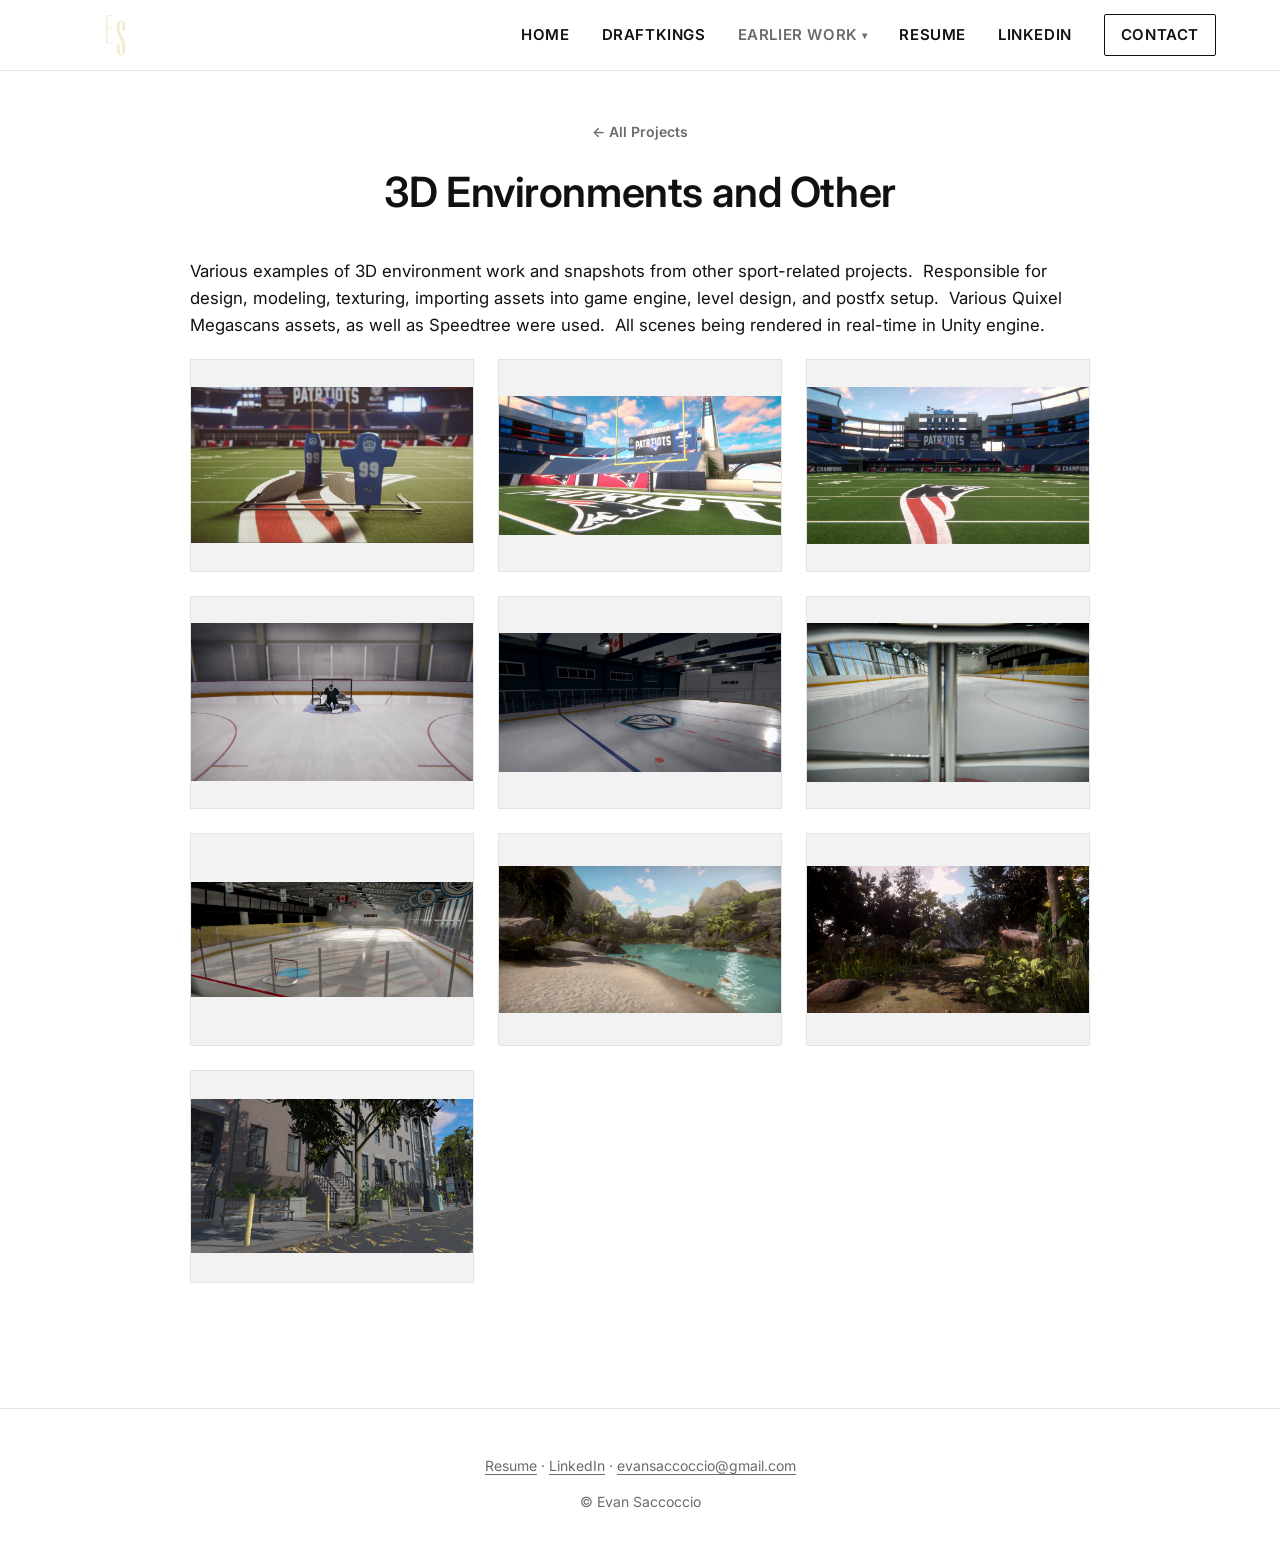
==== 3d-environments.html @ 7c30d2fa "Publish portfolio site" ====
<!DOCTYPE html>
<html lang="en">
<head>
<meta charset="UTF-8">
<meta name="viewport" content="width=device-width, initial-scale=1">
<title>3D Environments and Other | Evan Saccoccio</title>
<link rel="icon" href="assets/aa555b_2ff560ff9e5948159b0c8b453b8ff84c.png">
<link rel="preconnect" href="https://fonts.googleapis.com">
<link rel="preconnect" href="https://fonts.gstatic.com" crossorigin>
<link rel="stylesheet" href="https://fonts.googleapis.com/css2?family=Inter:wght@300;400;500;600;700&display=swap">
<link rel="stylesheet" href="styles.css">
</head>
<body>
  <header class="site-header">
    <div class="header-inner">
      <a href="index.html" class="logo"><img src="assets/aa555b_2ff560ff9e5948159b0c8b453b8ff84c.png" alt="Evan Saccoccio logo"></a>
      <nav class="site-nav">
        <a href="index.html">Home</a>
        <a href="draftkings.html">DraftKings</a>
        <div class="nav-dropdown">
          <a href="index.html#projects-grid" class="active">Earlier Work <span class="caret">&#9662;</span></a>
          <div class="dropdown-menu">
            <a href="neuroscouting.html">NeuroScouting</a>
            <a href="lightship.html">Lightship</a>
            <a href="3d-environments.html" class="active">3D Environments and Other</a>
          </div>
        </div>
        <a href="assets/resume.pdf" target="_blank" rel="noopener">Resume</a>
        <a href="https://www.linkedin.com/in/evan-saccoccio-6a127851/" target="_blank" rel="noopener">LinkedIn</a>
        <a href="mailto:evansaccoccio@gmail.com" class="nav-contact">Contact</a>
      </nav>
      <button class="nav-toggle" aria-label="Toggle menu">&#9776;</button>
    </div>
  </header>
  <section class="project-page">
    <div class="project-header">
      <a href="index.html#projects-grid" class="back-link">&larr; All Projects</a>
      <h1>3D Environments and Other</h1>
    </div>
    <div class="project-content">
      <p>Various examples of 3D environment work and snapshots from other sport-related projects.  Responsible for design, modeling, texturing, importing assets into game engine, level design, and postfx setup.  Various Quixel Megascans assets, as well as Speedtree were used.  All scenes being rendered in real-time in Unity engine.</p>
      <div class="shot-grid">
        <a href="assets/aa555b_32d48c6538b541a685b9fe188a9c4614.jpg" target="_blank" rel="noopener"><img src="assets/aa555b_32d48c6538b541a685b9fe188a9c4614.jpg" alt="3D Environments and Other screenshot" loading="lazy"></a>
        <a href="assets/aa555b_3dc5ffe9ac474d5988ef238053935a6c.jpg" target="_blank" rel="noopener"><img src="assets/aa555b_3dc5ffe9ac474d5988ef238053935a6c.jpg" alt="3D Environments and Other screenshot" loading="lazy"></a>
        <a href="assets/aa555b_006fe9a262114e1ea736359c9c1f774c.jpg" target="_blank" rel="noopener"><img src="assets/aa555b_006fe9a262114e1ea736359c9c1f774c.jpg" alt="3D Environments and Other screenshot" loading="lazy"></a>
        <a href="assets/aa555b_2d37247b64334ee589dfc82fb5402c0f.jpg" target="_blank" rel="noopener"><img src="assets/aa555b_2d37247b64334ee589dfc82fb5402c0f.jpg" alt="3D Environments and Other screenshot" loading="lazy"></a>
        <a href="assets/aa555b_c1b165e7babe429ca512b2fc1e7b4a75.jpg" target="_blank" rel="noopener"><img src="assets/aa555b_c1b165e7babe429ca512b2fc1e7b4a75.jpg" alt="3D Environments and Other screenshot" loading="lazy"></a>
        <a href="assets/aa555b_a596abc28aa441728116b7dc1d27a4ac.jpg" target="_blank" rel="noopener"><img src="assets/aa555b_a596abc28aa441728116b7dc1d27a4ac.jpg" alt="3D Environments and Other screenshot" loading="lazy"></a>
        <a href="assets/aa555b_fe159adcbb9d4d85b4cb112d36f43f69.jpg" target="_blank" rel="noopener"><img src="assets/aa555b_fe159adcbb9d4d85b4cb112d36f43f69.jpg" alt="3D Environments and Other screenshot" loading="lazy"></a>
        <a href="assets/aa555b_3be6247f3200414aa83b1668365b49cc.jpg" target="_blank" rel="noopener"><img src="assets/aa555b_3be6247f3200414aa83b1668365b49cc.jpg" alt="3D Environments and Other screenshot" loading="lazy"></a>
        <a href="assets/aa555b_4df5cf4564044be2a0c6bdfb026252ed.jpg" target="_blank" rel="noopener"><img src="assets/aa555b_4df5cf4564044be2a0c6bdfb026252ed.jpg" alt="3D Environments and Other screenshot" loading="lazy"></a>
        <a href="assets/aa555b_30b20a34830f483b84bf7861c7336be5.jpg" target="_blank" rel="noopener"><img src="assets/aa555b_30b20a34830f483b84bf7861c7336be5.jpg" alt="3D Environments and Other screenshot" loading="lazy"></a>
      </div>
    </div>
  </section>
  <footer class="site-footer">
    <p>
      <a href="assets/resume.pdf" target="_blank" rel="noopener">Resume</a> &middot;
      <a href="https://www.linkedin.com/in/evan-saccoccio-6a127851/" target="_blank" rel="noopener">LinkedIn</a> &middot;
      <a href="mailto:evansaccoccio@gmail.com">evansaccoccio@gmail.com</a>
    </p>
    <p>&copy; Evan Saccoccio</p>
  </footer>
<script src="script.js"></script>
</body>
</html>
---- styles.css ----
:root {
  --black: #111111;
  --white: #ffffff;
  --gray: #6b6b6b;
  --light-gray: #f2f2f2;
  --border: #e4e4e4;
  --max-width: 1200px;
}

* { box-sizing: border-box; }

html { scroll-behavior: smooth; }

html, body {
  margin: 0;
  padding: 0;
  font-family: 'Inter', -apple-system, BlinkMacSystemFont, "Helvetica Neue", Helvetica, Arial, sans-serif;
  font-weight: 400;
  color: var(--black);
  background: var(--white);
  line-height: 1.6;
}

h1, h2, h3, h4 {
  font-family: 'Inter', -apple-system, BlinkMacSystemFont, "Helvetica Neue", Helvetica, Arial, sans-serif;
  font-weight: 600;
  letter-spacing: -0.01em;
  margin: 0 0 0.4em;
}

a { color: inherit; text-decoration: none; }
img { max-width: 100%; display: block; }

/* ---------- Header ---------- */
.site-header {
  position: sticky;
  top: 0;
  z-index: 100;
  background: rgba(255, 255, 255, 0.96);
  border-bottom: 1px solid var(--border);
  backdrop-filter: blur(6px);
}

.header-inner {
  max-width: var(--max-width);
  margin: 0 auto;
  padding: 14px 24px;
  display: flex;
  align-items: center;
  justify-content: space-between;
}

.logo img { height: 40px; width: auto; }

.site-nav {
  display: flex;
  align-items: center;
  gap: 32px;
}

.site-nav > a {
  font-size: 15px;
  font-weight: 600;
  text-transform: uppercase;
  letter-spacing: 0.04em;
  padding: 8px 0;
}

.site-nav > a.active,
.site-nav > a:hover,
.nav-dropdown > a:hover,
.nav-dropdown > a.active {
  color: var(--gray);
}

.nav-dropdown {
  position: relative;
}

.nav-dropdown > a {
  font-size: 15px;
  font-weight: 600;
  text-transform: uppercase;
  letter-spacing: 0.04em;
  padding: 8px 0;
  display: inline-flex;
  align-items: center;
  gap: 4px;
}

.caret { font-size: 10px; }

.dropdown-menu {
  position: absolute;
  top: 100%;
  left: 0;
  background: var(--white);
  border: 1px solid var(--border);
  box-shadow: 0 8px 24px rgba(0,0,0,0.08);
  min-width: 240px;
  padding: 8px 0;
  display: none;
  flex-direction: column;
}

.nav-dropdown:hover .dropdown-menu,
.nav-dropdown.open .dropdown-menu {
  display: flex;
}

.dropdown-menu a {
  padding: 10px 20px;
  font-size: 14px;
  white-space: nowrap;
}

.dropdown-menu a:hover { background: var(--light-gray); }

.nav-contact {
  font-size: 15px;
  font-weight: 600;
  text-transform: uppercase;
  letter-spacing: 0.04em;
  border: 1px solid var(--black);
  padding: 8px 16px !important;
  border-radius: 2px;
}

.nav-contact:hover {
  background: var(--black);
  color: var(--white);
}

.nav-toggle {
  display: none;
  background: none;
  border: none;
  font-size: 24px;
  cursor: pointer;
}

/* ---------- Page header (home) ---------- */
.page-header {
  max-width: var(--max-width);
  margin: 0 auto;
  padding: 40px 24px 6px;
  text-align: center;
}

.page-header h1 {
  font-size: clamp(1.4rem, 3vw, 1.9rem);
  margin-bottom: 0.15em;
}

.page-header h2 {
  font-size: 0.8rem;
  font-weight: 400;
  text-transform: uppercase;
  letter-spacing: 0.1em;
  color: var(--gray);
  margin-bottom: 0;
}

.btn-dark {
  display: inline-block;
  border: 1px solid var(--black);
  color: var(--black);
  padding: 12px 28px;
  font-size: 14px;
  font-weight: 600;
  text-transform: uppercase;
  letter-spacing: 0.08em;
  transition: background 0.2s, color 0.2s;
  cursor: pointer;
}

.btn-dark:hover {
  background: var(--black);
  color: var(--white);
}

/* ---------- Hero (home) ---------- */
.hero {
  height: 90vh;
  min-height: 480px;
  background-size: cover;
  background-position: center;
  display: flex;
  align-items: center;
  justify-content: center;
  position: relative;
}

.hero::before {
  content: "";
  position: absolute;
  inset: 0;
  background: linear-gradient(180deg, rgba(0,0,0,0.35), rgba(0,0,0,0.55));
}

.hero-overlay {
  position: relative;
  z-index: 1;
  text-align: center;
  color: var(--white);
  padding: 24px;
}

.hero-overlay h1 {
  font-size: clamp(2.2rem, 6vw, 4rem);
  margin-bottom: 0.1em;
}

.hero-overlay h2 {
  font-size: clamp(1rem, 2.5vw, 1.4rem);
  font-weight: 400;
  text-transform: uppercase;
  letter-spacing: 0.12em;
  margin-bottom: 1.6em;
}

.btn {
  display: inline-block;
  border: 1px solid var(--white);
  padding: 12px 28px;
  font-size: 14px;
  font-weight: 600;
  text-transform: uppercase;
  letter-spacing: 0.08em;
  transition: background 0.2s, color 0.2s;
}

.btn:hover { background: var(--white); color: var(--black); }

.home-metrics {
  width: calc(100% - 48px);
  max-width: 680px;
  margin: 16px auto 0;
  text-align: center;
}

.home-metrics-header { position: relative; width: 230px; margin: 0 auto; padding: 14px 28px; text-align: center; background: radial-gradient(ellipse at 50% 50%, rgba(255,255,255,0.10), rgba(255,255,255,0) 70%), linear-gradient(180deg, rgba(34,34,34,0.96), rgba(12,12,12,0.96)); clip-path: polygon(16px 0, calc(100% - 16px) 0, 100% 16px, 100% calc(100% - 16px), calc(100% - 16px) 100%, 16px 100%, 0 calc(100% - 16px), 0 16px); }

.home-metrics-header::before,
.home-metrics-header::after {
  content: '';
  position: absolute;
  left: 0;
  right: 0;
  height: 2px;
  background: linear-gradient(90deg, transparent, #d9d9d9 18%, #d9d9d9 82%, transparent);
}

.home-metrics-header::before { top: 0; }
.home-metrics-header::after { bottom: 0; opacity: 1; }

.home-metrics-label {
  display: inline-flex;
  align-items: center;
  gap: 8px; white-space: nowrap;
  text-transform: uppercase;
  letter-spacing: 0.28em;
  font-size: 0.8rem;
  font-weight: 700;
  color: #f0f0f0;
  margin: 0;
}

.home-metrics-label::before,
.home-metrics-label::after {
  content: '';
  width: 16px;
  height: 1px;
  background: #bdbdbd;
}

.home-metrics-content {
  padding: 18px 28px 0;
}

.home-about-bio {
  max-width: 620px;
  margin: 0 auto;
  font-size: 0.8rem;
  line-height: 1.55;
  color: #2a2a2a;
  text-align: center;
}

.home-highlights-label {
  border-top: 1px solid var(--border);
  padding-top: 0.7em;
  margin-top: 0.2em;
}

.home-metrics-link {
  display: inline-block;
  margin-top: 0.4em;
  font-weight: 600;
  border-bottom: 1px solid var(--black);
}

.contact-section {
  max-width: var(--max-width);
  margin: 0 auto;
  padding: 64px 24px;
  text-align: center;
}

.contact-section h3 {
  text-transform: uppercase;
  letter-spacing: 0.08em;
  font-size: 1rem;
  color: var(--gray);
}

.contact-section p a {
  border-bottom: 1px solid var(--black);
}

/* ---------- Projects grid ---------- */
.projects-grid {
  max-width: var(--max-width);
  margin: 0 auto;
  padding: 16px 24px 80px;
  display: grid;
  grid-template-columns: repeat(auto-fit, minmax(280px, 1fr));
  gap: 32px;
}

.project-card {
  display: block;
  position: relative;
  border: 1px solid var(--border);
  border-radius: 6px;
  overflow: hidden;
  transition: transform 0.2s, box-shadow 0.2s;
}

.project-card.featured {
  grid-column: 1 / -1;
  border: none;
  box-shadow: 0 4px 16px rgba(0,0,0,0.08);
}

.project-card.featured .project-thumb {
  aspect-ratio: auto;
  height: 220px;
  background: #fff;
}

.project-card.featured .project-thumb img {
  object-position: center 15%;
  transform: translateY(-10px) scale(0.7);
}

.project-card-body {
  background: var(--light-gray);
}

.project-card:not(.featured) .project-card-body {
  position: absolute;
  left: 0;
  right: 0;
  bottom: 0;
  z-index: 1;
  background: rgba(0,0,0,0.03);
  backdrop-filter: blur(2px);
  -webkit-backdrop-filter: blur(2px);
}

.project-card:not(.featured) .project-card-body h3 {
  padding: 6px 18px;
  color: var(--white);
}

.project-card-eyebrow {
  padding: 16px 18px 0;
  margin: 0;
  text-transform: uppercase;
  letter-spacing: 0.06em;
  font-size: 0.7rem;
  font-weight: 700;
  color: var(--gray);
}

.project-card:hover {
  transform: translateY(-4px);
  box-shadow: 0 12px 28px rgba(0,0,0,0.1);
}

.project-thumb {
  aspect-ratio: 4 / 3;
  overflow: hidden;
  background: var(--light-gray);
}

.project-thumb img {
  width: 100%;
  height: 100%;
  object-fit: cover;
  transition: transform 0.4s ease, filter 0.4s ease;
}

.thumb-zoom img {
  transform: scale(1.3);
}

.thumb-zoom-neuro img {
  transform: scale(1.95);
}

.project-card:hover .project-thumb img {
  transform: scale(1.08);
  filter: blur(3px);
}

.project-card:hover .thumb-zoom img {
  transform: scale(1.38);
  filter: blur(3px);
}

.project-card:hover .thumb-zoom-neuro img {
  transform: scale(2.05);
  filter: blur(3px);
}

.project-card.featured:hover .project-thumb img {
  transform: translateY(-10px) scale(0.75);
  filter: blur(3px);
}

.project-card h3 {
  padding: 16px 18px;
  margin: 0;
  font-size: 1.05rem;
  font-weight: 400;
}

/* ---------- Project detail page ---------- */
.project-page {
  max-width: var(--max-width);
  margin: 0 auto;
  padding: 48px 24px 96px;
}

.project-header {
  max-width: 900px;
  margin: 0 auto 32px;
  text-align: center;
}

.back-link {
  display: inline-block;
  margin-bottom: 16px;
  font-size: 14px;
  font-weight: 600;
  color: var(--gray);
}

.back-link:hover { color: var(--black); }

.project-header h1 {
  font-size: clamp(1.8rem, 4vw, 2.6rem);
}

.project-content { max-width: 900px; margin: 0 auto; }

.project-content p {
  font-size: 1.05rem;
  margin: 0 0 1.2em;
}

.section-caption {
  margin-top: 1.6em;
  font-size: 1.1rem;
  text-transform: uppercase;
  letter-spacing: 0.04em;
  color: var(--gray);
  text-align: center;
}

.shot-grid {
  max-width: none;
  display: grid;
  grid-template-columns: repeat(auto-fit, minmax(260px, 1fr));
  gap: 24px;
  margin: 0.6em 0 1.8em;
  justify-items: center;
}

.shot-grid img {
  width: 100%;
  aspect-ratio: 4 / 3;
  object-fit: contain;
  background: var(--light-gray);
  border: 1px solid var(--border);
  display: block;
}

.shot-grid video {
  width: 100%;
  aspect-ratio: 4 / 3;
  object-fit: contain;
  background: #111111;
  border: 1px solid var(--border);
  display: block;
}

.shot-grid a { display: block; }

/* ---------- Case study blocks (DraftKings deep dives) ---------- */
.metrics-row {
  display: flex;
  flex-wrap: wrap;
  justify-content: center;
  gap: 16px;
  margin: 1.6em 0 2.2em;
}

.metric-badge {
  border: 1px solid var(--border);
  padding: 14px 20px;
  min-width: 170px;
}

.metric-badge .num {
  font-size: 1.5rem;
  font-weight: 800;
  display: block;
  line-height: 1.2;
}

.metric-badge .label {
  font-size: 0.78rem;
  color: var(--gray);
  text-transform: uppercase;
  letter-spacing: 0.05em;
}

.home-highlights-row {
  gap: 8px;
  margin: 0.3em 0 0.6em;
}

.home-highlights-row .metric-badge {
  background: var(--white);
  border: none;
  outline: 1px solid var(--black);
  outline-offset: 0;
  padding: 8px 12px;
  min-width: 0;
  flex: 1 1 200px;
  max-width: 280px;
  text-align: center;
}

.home-highlights-row .metric-badge .num {
  color: var(--black);
  font-size: 1rem;
  line-height: 1.1;
}

.home-highlights-row .metric-badge .label {
  color: rgba(17, 17, 17, 0.72);
  font-size: 0.6rem;
  line-height: 1.25;
}

.case-study {
  max-width: 900px;
  margin: 3.6em auto 0;
  padding-top: 2.4em;
  border-top: 1px solid var(--border);
}

.case-study:first-of-type {
  margin-top: 2.4em;
}

.case-eyebrow {
  text-transform: uppercase;
  letter-spacing: 0.08em;
  font-size: 0.78rem;
  color: var(--gray);
  margin-bottom: 0.4em;
  text-align: center;
}

.case-study h2 {
  font-size: clamp(1.5rem, 3vw, 2rem);
  margin-bottom: 0.6em;
  text-align: center;
}

.case-text p {
  font-size: 1.05rem;
  margin: 0 0 1.2em;
}

.case-media {
  margin: 1.2em 0 2em;
}

.case-media.grid {
  display: grid;
  grid-template-columns: repeat(auto-fit, minmax(260px, 1fr));
  gap: 24px;
  justify-items: center;
}

.case-media:not(.grid) img,
.case-media:not(.grid) video {
  width: 100%;
  max-height: 700px;
  object-fit: contain;
  background: var(--light-gray);
  border: 1px solid var(--border);
  display: block;
  margin: 0 auto;
}

.case-media.grid img {
  width: 100%;
  aspect-ratio: 4 / 3;
  object-fit: contain;
  background: var(--light-gray);
  border: 1px solid var(--border);
  display: block;
}

.case-media.grid video {
  width: 100%;
  aspect-ratio: 4 / 3;
  object-fit: contain;
  background: #111111;
  border: 1px solid var(--border);
  display: block;
}

.case-media a {
  display: block;
  width: 100%;
}

.case-caption {
  font-size: 0.85rem;
  color: var(--gray);
  margin-top: 8px;
  text-align: center;
}

.patent-callout {
  background: var(--light-gray);
  border-left: 3px solid var(--black);
  padding: 14px 20px;
  margin: 1.4em auto;
  font-size: 0.98rem;
}

.case-nav {
  display: flex;
  flex-wrap: wrap;
  justify-content: center;
  gap: 10px;
  margin: 0 0 2.4em;
  padding-bottom: 1.6em;
  border-bottom: 1px solid var(--border);
}

.section-label {
  font-size: 0.78rem;
  font-weight: 700;
  text-transform: uppercase;
  letter-spacing: 0.06em;
  color: var(--gray);
  margin: 0 0 1.2em;
}

.ux-pillars {
  margin: 1.6em 0 2.6em;
}

.ux-pillars-grid {
  display: grid;
  grid-template-columns: repeat(auto-fit, minmax(210px, 1fr));
  gap: 18px;
}

.pillar {
  border: 1px solid var(--border);
  background: var(--light-gray);
  padding: 16px 18px;
}

.pillar-num {
  display: block;
  font-size: 0.72rem;
  font-weight: 700;
  letter-spacing: 0.06em;
  color: var(--gray);
}

.pillar h4 {
  margin: 6px 0 6px;
  font-size: 0.95rem;
}

.pillar p {
  margin: 0;
  font-size: 0.84rem;
  line-height: 1.5;
  color: var(--gray);
}

.highlight-section {
  margin: 2.6em 0 1em;
}

.highlight-banner {
  position: relative;
  display: block;
  height: 150px;
  overflow: hidden;
  border: 1px solid var(--border);
  margin-bottom: 14px;
}

.highlight-banner img {
  width: 100%;
  height: 100%;
  object-fit: cover;
  display: block;
  transition: transform 0.35s;
}

.highlight-banner:hover img {
  transform: scale(1.04);
}

.highlight-banner::after {
  content: '';
  position: absolute;
  inset: 0;
  background: linear-gradient(to top, rgba(0,0,0,0.75), rgba(0,0,0,0) 65%);
}

.highlight-banner-label {
  position: absolute;
  left: 20px;
  bottom: 14px;
  z-index: 1;
  color: #fff;
  font-weight: 600;
  font-size: 1rem;
}

.highlight-banner-cta {
  position: absolute;
  right: 20px;
  bottom: 16px;
  z-index: 1;
  color: #fff;
  font-size: 0.75rem;
  text-transform: uppercase;
  letter-spacing: 0.05em;
}

.case-nav a {
  font-size: 0.8rem;
  font-weight: 600;
  text-transform: uppercase;
  letter-spacing: 0.03em;
  padding: 6px 14px;
  border: 1px solid var(--border);
  border-radius: 999px;
  color: var(--gray);
}

.case-nav a:hover {
  border-color: var(--black);
  color: var(--black);
}

/* ---------- Lightbox ---------- */
.lightbox-overlay {
  position: fixed;
  inset: 0;
  background: rgba(0, 0, 0, 0.92);
  display: none;
  align-items: center;
  justify-content: center;
  z-index: 1000;
  padding: 32px;
  cursor: zoom-out;
}

.lightbox-overlay.open { display: flex; }

.lightbox-overlay img {
  max-width: 100%;
  max-height: 100%;
  object-fit: contain;
  border: none;
}

/* ---------- Footer ---------- */
.site-footer {
  border-top: 1px solid var(--border);
  padding: 32px 24px;
  text-align: center;
  font-size: 14px;
  color: var(--gray);
}

.site-footer a { border-bottom: 1px solid var(--gray); }

/* ---------- Responsive ---------- */
@media (max-width: 780px) {
  .nav-toggle { display: block; }

  .site-nav {
    position: absolute;
    top: 100%;
    left: 0;
    right: 0;
    background: var(--white);
    border-bottom: 1px solid var(--border);
    flex-direction: column;
    align-items: flex-start;
    gap: 0;
    padding: 8px 24px 20px;
    display: none;
  }

  .site-nav.open { display: flex; }

  .site-nav > a, .nav-dropdown, .nav-contact {
    width: 100%;
    padding: 12px 0 !important;
  }

  .nav-dropdown > a { justify-content: space-between; width: 100%; }

  .dropdown-menu {
    position: static;
    border: none;
    box-shadow: none;
    padding-left: 12px;
    display: none;
  }

  .nav-dropdown.open .dropdown-menu { display: flex; }

  .nav-contact {
    display: inline-block;
    text-align: center;
    margin-top: 8px;
  }
}

.responsible-for { max-width: 640px; margin: 0 auto 2em; }
.responsible-for h4 { font-size: 0.78rem; text-transform: uppercase; letter-spacing: 0.08em; color: var(--gray); text-align: center; margin: 0 0 0.7em; }
.responsible-for ul { margin: 0; padding-left: 1.2em; text-align: left; }
.responsible-for li { font-size: 0.98rem; margin-bottom: 0.45em; }
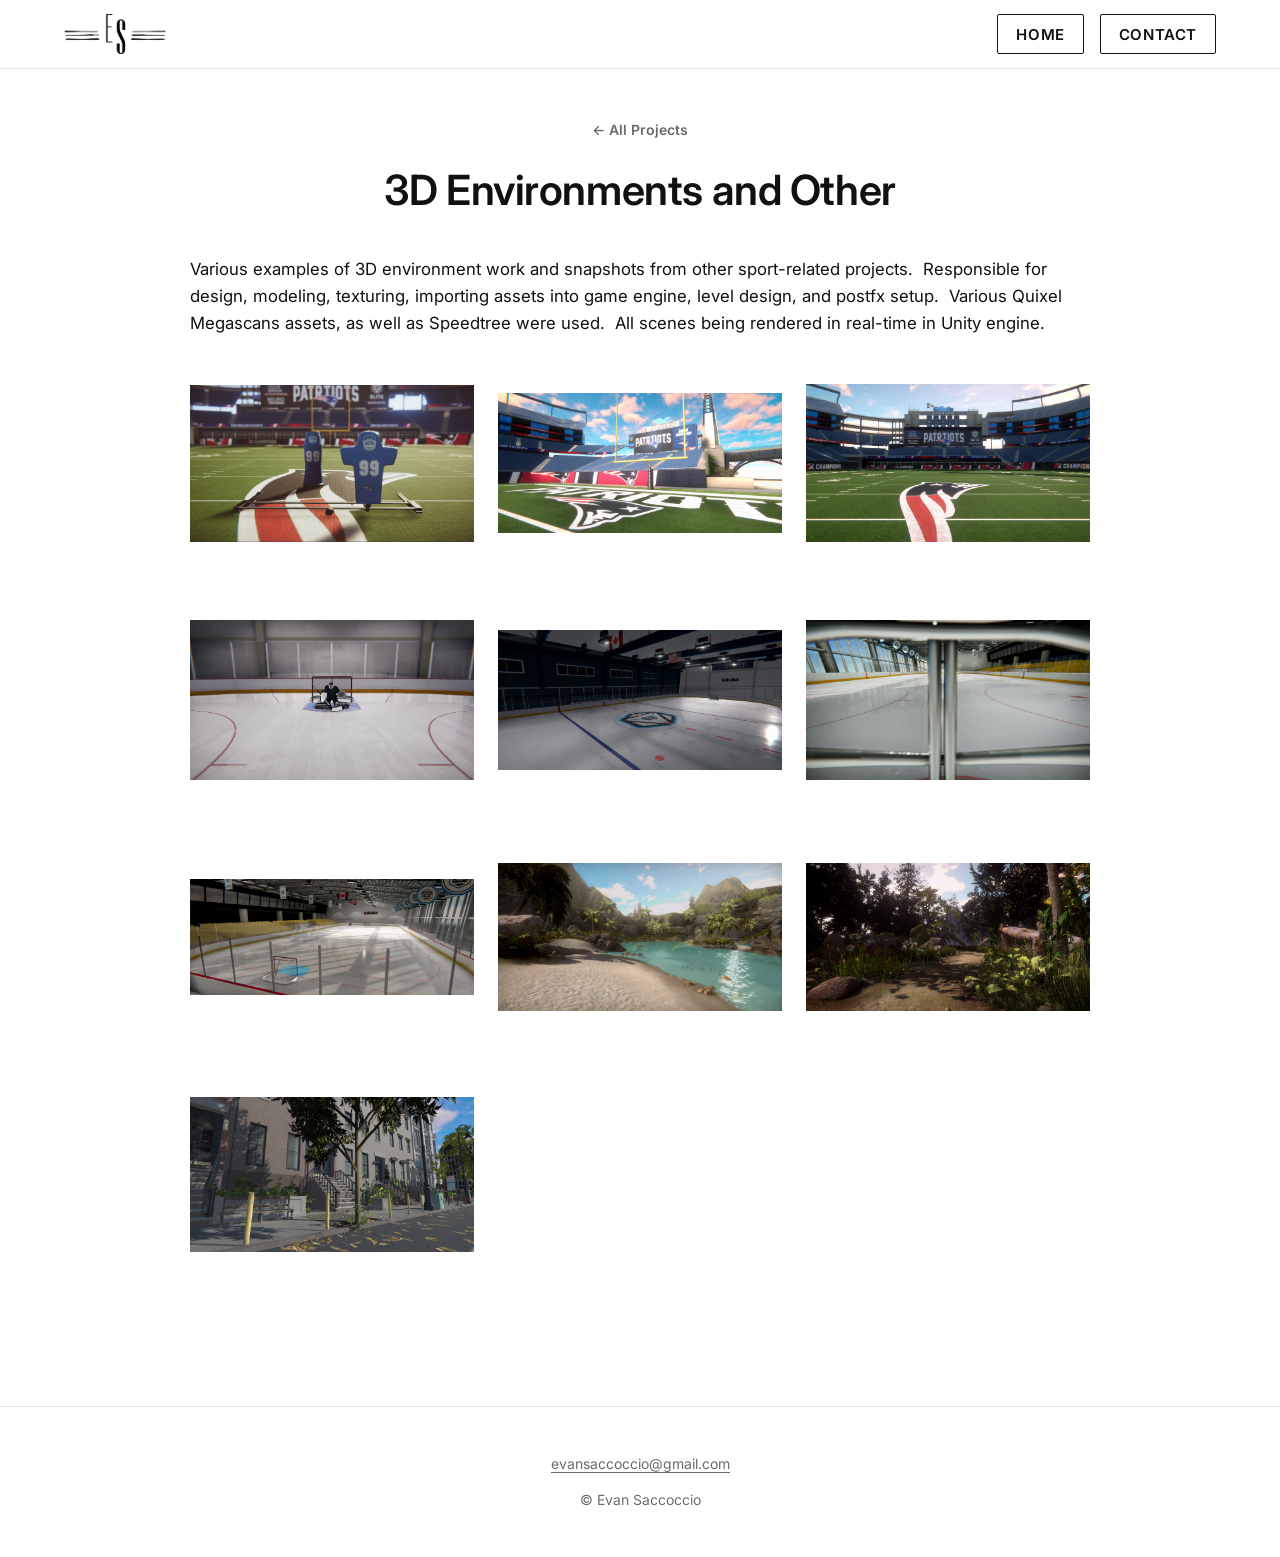
==== commit 9d3fcd58: "Revise portfolio copy, project layouts, and header navigation" ====
--- a/3d-environments.html
+++ b/3d-environments.html
@@ -16,20 +16,8 @@
       <a href="index.html" class="logo"><img src="assets/aa555b_2ff560ff9e5948159b0c8b453b8ff84c.png" alt="Evan Saccoccio logo"></a>
       <nav class="site-nav">
         <a href="index.html">Home</a>
-        <a href="draftkings.html">DraftKings</a>
-        <div class="nav-dropdown">
-          <a href="index.html#projects-grid" class="active">Earlier Work <span class="caret">&#9662;</span></a>
-          <div class="dropdown-menu">
-            <a href="neuroscouting.html">NeuroScouting</a>
-            <a href="lightship.html">Lightship</a>
-            <a href="3d-environments.html" class="active">3D Environments and Other</a>
-          </div>
-        </div>
-        <a href="assets/resume.pdf" target="_blank" rel="noopener">Resume</a>
-        <a href="https://www.linkedin.com/in/evan-saccoccio-6a127851/" target="_blank" rel="noopener">LinkedIn</a>
-        <a href="mailto:evansaccoccio@gmail.com" class="nav-contact">Contact</a>
+        <a href="index.html#contact" class="nav-contact">Contact</a>
       </nav>
-      <button class="nav-toggle" aria-label="Toggle menu">&#9776;</button>
     </div>
   </header>
   <section class="project-page">
@@ -55,8 +43,6 @@
   </section>
   <footer class="site-footer">
     <p>
-      <a href="assets/resume.pdf" target="_blank" rel="noopener">Resume</a> &middot;
-      <a href="https://www.linkedin.com/in/evan-saccoccio-6a127851/" target="_blank" rel="noopener">LinkedIn</a> &middot;
       <a href="mailto:evansaccoccio@gmail.com">evansaccoccio@gmail.com</a>
     </p>
     <p>&copy; Evan Saccoccio</p>
--- a/styles.css
+++ b/styles.css
@@ -863,3 +863,92 @@
 .responsible-for h4 { font-size: 0.78rem; text-transform: uppercase; letter-spacing: 0.08em; color: var(--gray); text-align: center; margin: 0 0 0.7em; }
 .responsible-for ul { margin: 0; padding-left: 1.2em; text-align: left; }
 .responsible-for li { font-size: 0.98rem; margin-bottom: 0.45em; }
+
+/* About Me: no bar background, wider body text */
+.home-metrics { max-width: 1100px; background: none; }
+.home-metrics-header { background: none; clip-path: none; width: auto; margin: 0; padding: 14px 0 6px; }
+.home-metrics-header::before, .home-metrics-header::after { display: none; }
+.home-metrics-label { color: #111111; }
+.home-metrics-label::before, .home-metrics-label::after { background: #8a8a8a; }
+.home-about-bio { max-width: 1000px; font-size: 0.9rem; color: #2a2a2a; }
+
+.home-about-bio + .home-about-bio { margin-top: 0.9em; }
+
+.logo img { filter: brightness(0); }
+
+/* Featured DraftKings card: size the logo by layout, not transform */
+.project-card.featured .project-thumb { display: flex; align-items: center; justify-content: center; }
+.project-card.featured .project-thumb img { width: auto; height: auto; max-width: 70%; max-height: 86%; object-fit: contain; transform: none; position: relative; top: -10px; }
+.project-card.featured:hover .project-thumb img { transform: scale(1.04); filter: blur(3px); }
+
+.project-card.featured .project-thumb { height: 270px; }
+
+.design-challenge { max-width: 640px; margin: 0 auto 1.6em; padding: 14px 20px; background: var(--light-gray); border-left: 3px solid var(--black); text-align: left; }
+.design-challenge h4 { font-size: 0.72rem; text-transform: uppercase; letter-spacing: 0.08em; color: var(--gray); margin: 0 0 0.4em; }
+.design-challenge p { margin: 0; font-size: 0.98rem; line-height: 1.55; }
+
+.tech-highlight { max-width: 640px; margin: 0 auto 1.6em; padding: 16px 20px; border: 1px solid var(--border); text-align: left; }
+.tech-highlight h4 { font-size: 0.72rem; text-transform: uppercase; letter-spacing: 0.08em; color: var(--gray); margin: 0 0 0.4em; }
+.tech-highlight p { font-size: 0.98rem; line-height: 1.55; margin: 0 0 0.6em; }
+.tech-title { font-weight: 600; font-size: 1.1rem !important; }
+.flow { display: flex; flex-direction: column; align-items: center; gap: 6px; margin: 12px 0 14px; }
+.flow-step { border: 1px solid var(--border); background: var(--white); padding: 6px 14px; font-size: 0.9rem; }
+.flow-arrow { color: var(--gray); line-height: 1; }
+.flow-split { display: flex; gap: 24px; margin-top: 6px; }
+.flow-branch { display: flex; flex-direction: column; align-items: center; gap: 4px; }
+.flow-branch p { margin: 0; font-size: 0.82rem; color: var(--gray); text-align: center; }
+
+.case-media img, .shot-grid img { background: transparent; }
+.case-media.grid img, .case-media:not(.grid) img, .shot-grid img { background: transparent !important; }
+.case-media img, .case-media video, .shot-grid img, .shot-grid video { border: none !important; }
+#dig .case-media.grid { grid-template-columns: repeat(3, minmax(0, 1fr)); }
+#dig .case-media.grid { margin-left: 0; margin-right: 0; }
+#dig .case-media.grid { gap: 8px; }
+#dig .case-media.grid img { aspect-ratio: auto; height: auto; }
+.design-challenge { background: #eaf1f8; border-left-color: #3b6a96; }
+.design-challenge h4 { color: #3b6a96; }
+.design-challenge { background: #e4e4e4; border-left-color: #6b6b6b; }
+.design-challenge h4 { color: #6b6b6b; }
+.design-challenge.design-response { background: #d4d4d4; border-left-color: #4a4a4a; }
+.design-challenge.design-response h4 { color: #4a4a4a; }
+#sauce-boss-bbq .case-media.grid { grid-template-columns: repeat(2, minmax(0, 1fr)); gap: 8px; margin-left: 0; margin-right: 0; }
+#sauce-boss-bbq .case-media.grid img { aspect-ratio: auto; height: auto; }
+#sauce-boss-bbq .case-media.grid img { width: 50%; justify-self: center; }
+#sauce-boss-bbq .case-media.grid img { width: 62.5%; }
+img[src="assets/core-components-template-landscape.jpg"] { width: 75%; margin: 0 auto; }
+.case-media img[src="assets/core-components-template-landscape.jpg"] { width: 75% !important; margin: 0 auto; }
+.case-media img[src="assets/core-components-template-landscape.jpg"] { width: 50% !important; }
+#core-components .case-media.grid { gap: 8px; }
+#core-components .case-media.grid { gap: 2px; }
+#core-components .case-media.grid img { aspect-ratio: auto; height: auto; }
+#core-components .case-media.grid { gap: 12px; }
+#core-components .case-media.grid img { width: 40%; justify-self: center; }
+#core-components .case-media.grid { gap: 6px; }
+#core-components .case-media.grid { gap: 3px; }
+#core-components .case-media.grid { width: 50%; margin: 0 auto; grid-template-columns: repeat(2, minmax(0, 1fr)); gap: 3px; justify-items: stretch; }
+#core-components .case-media.grid img { width: 100%; justify-self: stretch; }
+#core-components .case-media.grid { gap: 15px; }
+.case-media img[src="assets/core-components-chip-selector.jpg"] { width: 50% !important; margin: 0 auto; }
+
+.ns-section { max-width: 900px; margin: 2.4em auto; }
+.ns-section .section-label { text-align: center; }
+.flow-row { display: flex; flex-wrap: wrap; justify-content: center; align-items: center; gap: 8px; margin: 1em 0 1.4em; }
+.flow-row .flow-arrow { color: var(--gray); }
+.toolkit-grid { display: grid; grid-template-columns: repeat(auto-fit, minmax(200px, 1fr)); gap: 24px; text-align: left; }
+.toolkit-grid h4 { font-size: 0.85rem; text-transform: uppercase; letter-spacing: 0.06em; color: var(--gray); margin: 0 0 0.5em; }
+.toolkit-grid ul { margin: 0; padding-left: 1.1em; }
+.toolkit-grid li { margin-bottom: 0.3em; }
+
+.site-nav > a.active, .site-nav > a:first-child { border: 1px solid var(--black); padding: 8px 16px; border-radius: 2px; }
+.site-nav > a:first-child:hover, .site-nav > a.active:hover { background: var(--black); color: var(--white); }
+
+@media (max-width: 780px) {
+  .nav-toggle { display: none !important; }
+  .site-nav { display: flex !important; position: static !important; flex-direction: row !important; align-items: center !important; gap: 12px !important; padding: 0 !important; border: none !important; background: none !important; }
+  .site-nav > a, .nav-contact { width: auto !important; padding: 8px 14px !important; font-size: 13px !important; }
+}
+
+.site-nav { display: flex; align-items: center; gap: 16px; }
+.site-nav > a.active { background: #4a4a4a; border-color: #4a4a4a; color: var(--white); }
+.site-nav > a.active:hover { background: #4a4a4a; color: var(--white); }
+.site-nav > a:first-child, .site-nav > a.nav-contact { display: inline-flex !important; align-items: center; justify-content: center; height: 40px; box-sizing: border-box; padding: 0 18px !important; line-height: 1; margin: 0; }
